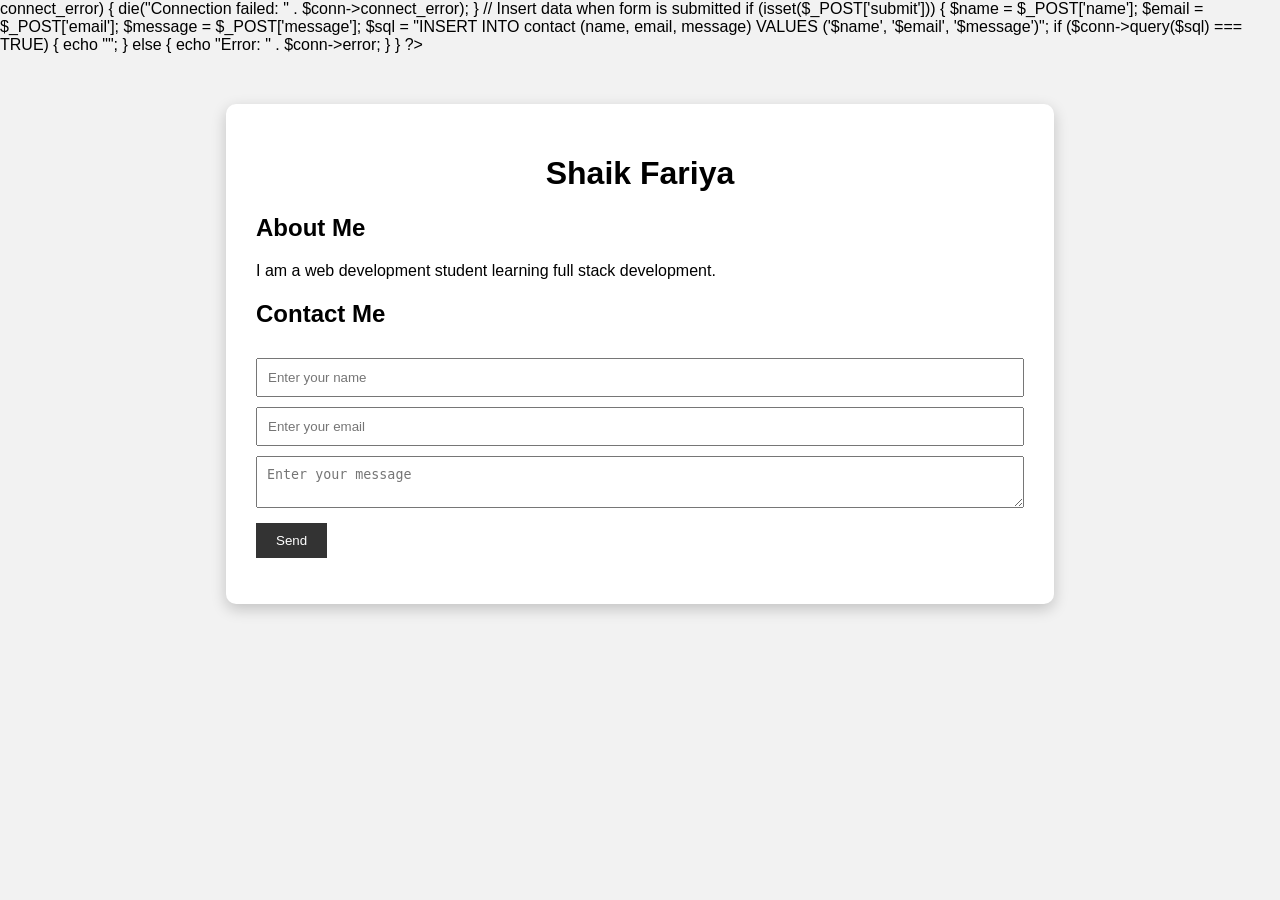
==== index.html @ 82ad76a9 "Rename index.php to index.html" ====
<?php
// Database connection
$conn = new mysqli("localhost", "root", "", "portfolio_db");

// Check connection
if ($conn->connect_error) {
    die("Connection failed: " . $conn->connect_error);
}

// Insert data when form is submitted
if (isset($_POST['submit'])) {

    $name = $_POST['name'];
    $email = $_POST['email'];
    $message = $_POST['message'];

    $sql = "INSERT INTO contact (name, email, message)
            VALUES ('$name', '$email', '$message')";

    if ($conn->query($sql) === TRUE) {
        echo "<script>alert('Message Sent Successfully!');</script>";
    } else {
        echo "Error: " . $conn->error;
    }
}
?>

<!DOCTYPE html>
<html>
<head>
    <title>My Portfolio</title>
    <style>
        body {
            font-family: Arial;
            background-color: #f2f2f2;
            margin: 0;
        }

        .container {
            width: 60%;
            margin: 50px auto;
            background: white;
            padding: 30px;
            border-radius: 10px;
            box-shadow: 0px 5px 15px rgba(0,0,0,0.2);
        }

        h1 {
            text-align: center;
        }

        input, textarea {
            width: 100%;
            padding: 10px;
            margin-top: 10px;
        }

        button {
            margin-top: 15px;
            padding: 10px 20px;
            background: #333;
            color: white;
            border: none;
            cursor: pointer;
        }

        button:hover {
            background: #555;
        }
    </style>
</head>

<body>

<div class="container">

    <h1>Shaik Fariya</h1>

    <h2>About Me</h2>
    <p>I am a web development student learning full stack development.</p>

    <h2>Contact Me</h2>

    <form method="POST">
        <input type="text" name="name" placeholder="Enter your name" required>
        <input type="email" name="email" placeholder="Enter your email" required>
        <textarea name="message" placeholder="Enter your message" required></textarea>
        <button type="submit" name="submit">Send</button>
    </form>

</div>

</body>
</html>
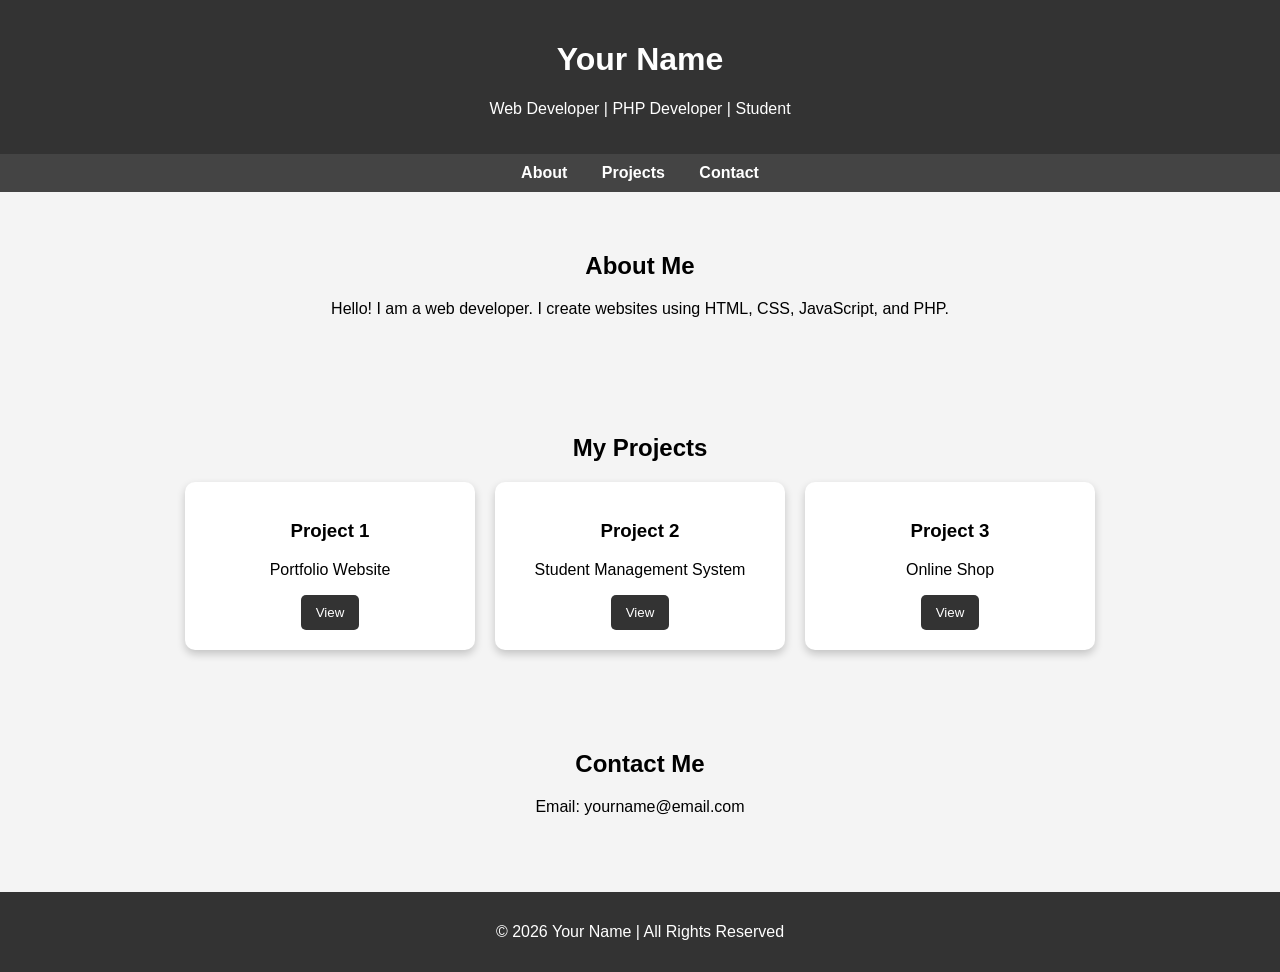
==== commit 9f25058e: "Update index.html" ====
--- a/index.html
+++ b/index.html
@@ -1,67 +1,76 @@
-<?php
-// Database connection
-$conn = new mysqli("localhost", "root", "", "portfolio_db");
+<!DOCTYPE html>
+<html lang="en">
+<head>
+    <meta charset="UTF-8">
+    <title>My Portfolio</title>
+    <meta name="viewport" content="width=device-width, initial-scale=1.0">
 
-// Check connection
-if ($conn->connect_error) {
-    die("Connection failed: " . $conn->connect_error);
-}
-
-// Insert data when form is submitted
-if (isset($_POST['submit'])) {
-
-    $name = $_POST['name'];
-    $email = $_POST['email'];
-    $message = $_POST['message'];
-
-    $sql = "INSERT INTO contact (name, email, message)
-            VALUES ('$name', '$email', '$message')";
-
-    if ($conn->query($sql) === TRUE) {
-        echo "<script>alert('Message Sent Successfully!');</script>";
-    } else {
-        echo "Error: " . $conn->error;
-    }
-}
-?>
-
-<!DOCTYPE html>
-<html>
-<head>
-    <title>My Portfolio</title>
     <style>
         body {
-            font-family: Arial;
-            background-color: #f2f2f2;
             margin: 0;
+            font-family: Arial, sans-serif;
+            background-color: #f4f4f4;
         }
 
-        .container {
-            width: 60%;
-            margin: 50px auto;
-            background: white;
-            padding: 30px;
-            border-radius: 10px;
-            box-shadow: 0px 5px 15px rgba(0,0,0,0.2);
-        }
-
-        h1 {
+        header {
+            background: #333;
+            color: white;
+            padding: 20px;
             text-align: center;
         }
 
-        input, textarea {
-            width: 100%;
+        nav {
+            background: #444;
+            text-align: center;
             padding: 10px;
-            margin-top: 10px;
+        }
+
+        nav a {
+            color: white;
+            text-decoration: none;
+            margin: 0 15px;
+            font-weight: bold;
+        }
+
+        nav a:hover {
+            color: yellow;
+        }
+
+        section {
+            padding: 40px;
+            text-align: center;
+        }
+
+        .projects {
+            display: flex;
+            justify-content: center;
+            flex-wrap: wrap;
+            gap: 20px;
+        }
+
+        .card {
+            background: white;
+            padding: 20px;
+            width: 250px;
+            box-shadow: 0 4px 8px rgba(0,0,0,0.2);
+            border-radius: 10px;
+        }
+
+        footer {
+            background: #333;
+            color: white;
+            text-align: center;
+            padding: 15px;
+            margin-top: 20px;
         }
 
         button {
-            margin-top: 15px;
-            padding: 10px 20px;
+            padding: 10px 15px;
+            border: none;
             background: #333;
             color: white;
-            border: none;
             cursor: pointer;
+            border-radius: 5px;
         }
 
         button:hover {
@@ -69,27 +78,58 @@
         }
     </style>
 </head>
-
 <body>
 
-<div class="container">
+<header>
+    <h1>Your Name</h1>
+    <p>Web Developer | PHP Developer | Student</p>
+</header>
 
-    <h1>Shaik Fariya</h1>
+<nav>
+    <a href="#about">About</a>
+    <a href="#projects">Projects</a>
+    <a href="#contact">Contact</a>
+</nav>
 
+<section id="about">
     <h2>About Me</h2>
-    <p>I am a web development student learning full stack development.</p>
+    <p>Hello! I am a web developer. I create websites using HTML, CSS, JavaScript, and PHP.</p>
+</section>
 
+<section id="projects">
+    <h2>My Projects</h2>
+
+    <div class="projects">
+        <div class="card">
+            <h3>Project 1</h3>
+            <p>Portfolio Website</p>
+            <button>View</button>
+        </div>
+
+        <div class="card">
+            <h3>Project 2</h3>
+            <p>Student Management System</p>
+            <button>View</button>
+        </div>
+
+        <div class="card">
+            <h3>Project 3</h3>
+            <p>Online Shop</p>
+            <button>View</button>
+        </div>
+    </div>
+</section>
+
+<section id="contact">
     <h2>Contact Me</h2>
+    <p>Email: yourname@email.com</p>
+</section>
 
-    <form method="POST">
-        <input type="text" name="name" placeholder="Enter your name" required>
-        <input type="email" name="email" placeholder="Enter your email" required>
-        <textarea name="message" placeholder="Enter your message" required></textarea>
-        <button type="submit" name="submit">Send</button>
-    </form>
-
-</div>
+<footer>
+    <p>© 2026 Your Name | All Rights Reserved</p>
+</footer>
 
 </body>
 </html>
 
+
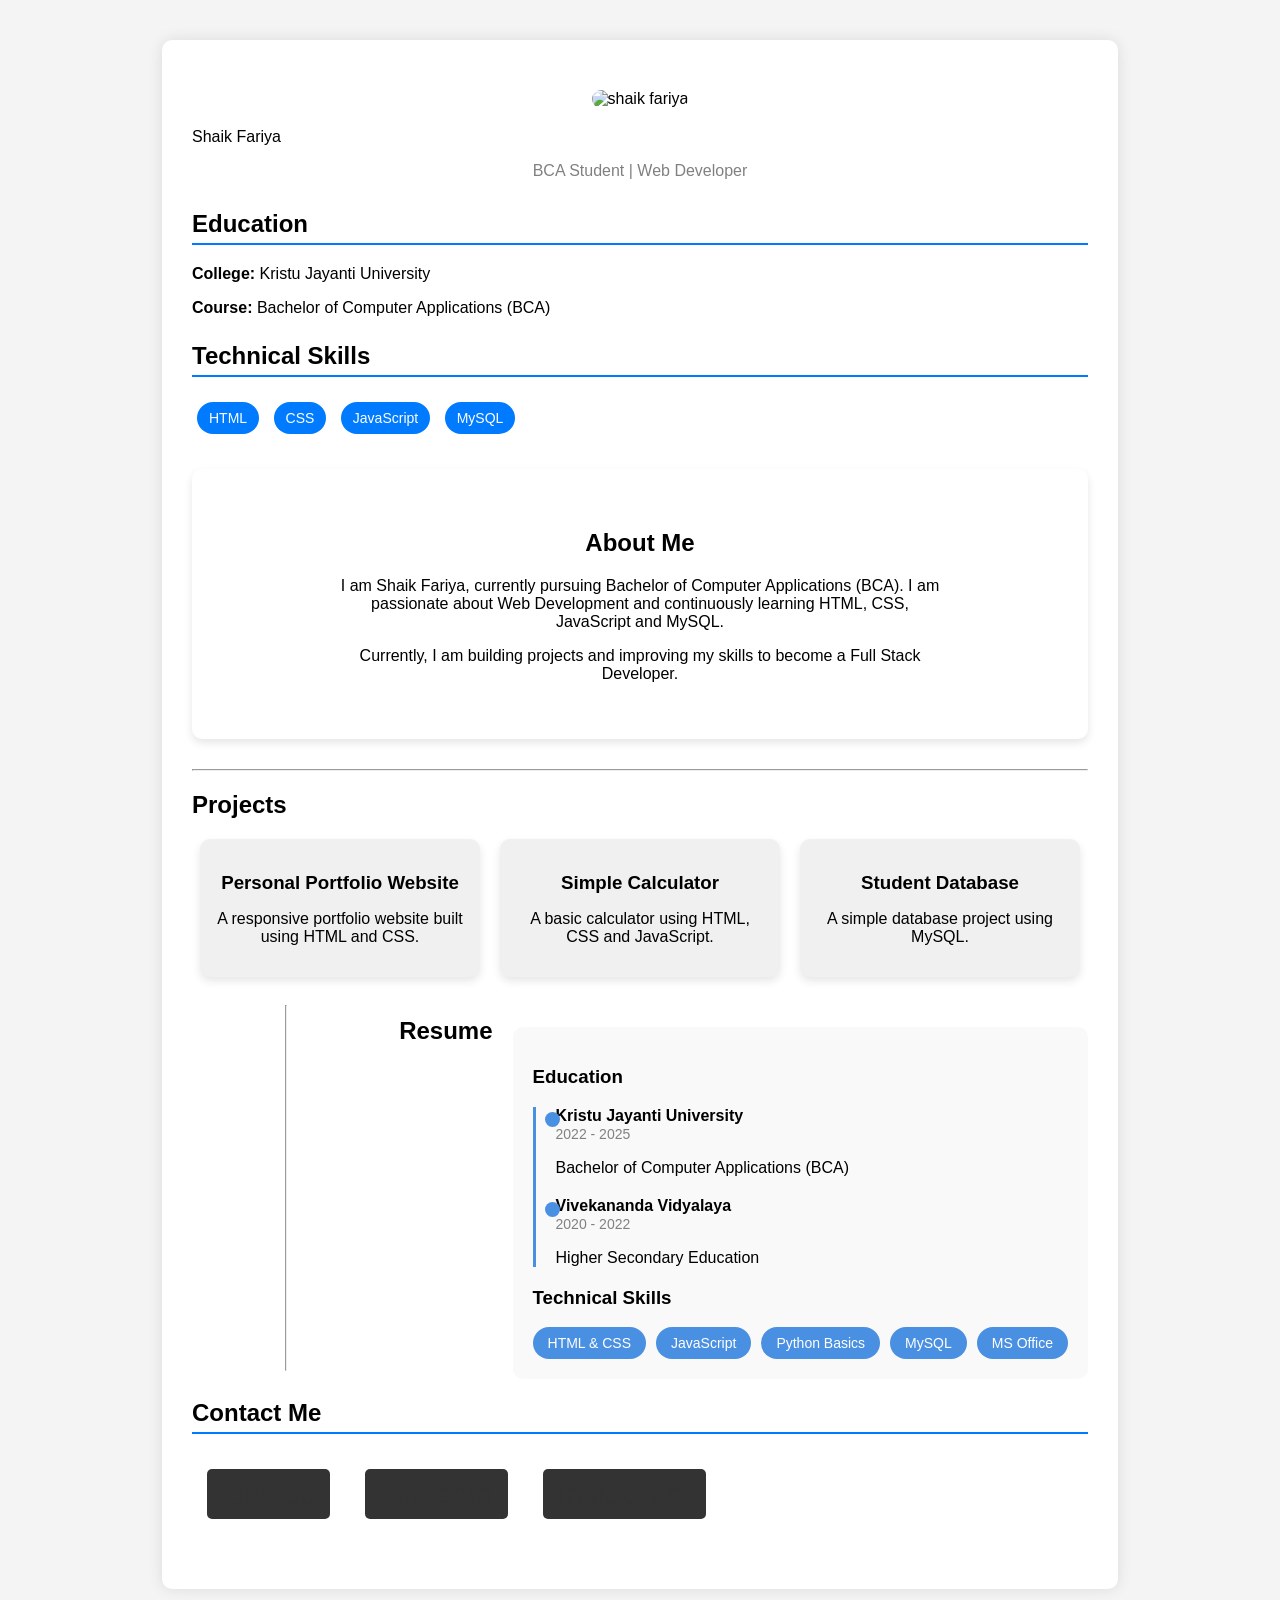
==== commit f16fc411: "Add files via upload" ====
--- a/index.html
+++ b/index.html
@@ -1,135 +1,137 @@
-<!DOCTYPE html>
-<html lang="en">
-<head>
-    <meta charset="UTF-8">
-    <title>My Portfolio</title>
-    <meta name="viewport" content="width=device-width, initial-scale=1.0">
-
-    <style>
-        body {
-            margin: 0;
-            font-family: Arial, sans-serif;
-            background-color: #f4f4f4;
-        }
-
-        header {
-            background: #333;
-            color: white;
-            padding: 20px;
-            text-align: center;
-        }
-
-        nav {
-            background: #444;
-            text-align: center;
-            padding: 10px;
-        }
-
-        nav a {
-            color: white;
-            text-decoration: none;
-            margin: 0 15px;
-            font-weight: bold;
-        }
-
-        nav a:hover {
-            color: yellow;
-        }
-
-        section {
-            padding: 40px;
-            text-align: center;
-        }
-
-        .projects {
-            display: flex;
-            justify-content: center;
-            flex-wrap: wrap;
-            gap: 20px;
-        }
-
-        .card {
-            background: white;
-            padding: 20px;
-            width: 250px;
-            box-shadow: 0 4px 8px rgba(0,0,0,0.2);
-            border-radius: 10px;
-        }
-
-        footer {
-            background: #333;
-            color: white;
-            text-align: center;
-            padding: 15px;
-            margin-top: 20px;
-        }
-
-        button {
-            padding: 10px 15px;
-            border: none;
-            background: #333;
-            color: white;
-            cursor: pointer;
-            border-radius: 5px;
-        }
-
-        button:hover {
-            background: #555;
-        }
-    </style>
-</head>
-<body>
-
-<header>
-    <h1>Your Name</h1>
-    <p>Web Developer | PHP Developer | Student</p>
-</header>
-
-<nav>
-    <a href="#about">About</a>
-    <a href="#projects">Projects</a>
-    <a href="#contact">Contact</a>
-</nav>
-
-<section id="about">
-    <h2>About Me</h2>
-    <p>Hello! I am a web developer. I create websites using HTML, CSS, JavaScript, and PHP.</p>
-</section>
-
-<section id="projects">
-    <h2>My Projects</h2>
-
-    <div class="projects">
-        <div class="card">
-            <h3>Project 1</h3>
-            <p>Portfolio Website</p>
-            <button>View</button>
-        </div>
-
-        <div class="card">
-            <h3>Project 2</h3>
-            <p>Student Management System</p>
-            <button>View</button>
-        </div>
-
-        <div class="card">
-            <h3>Project 3</h3>
-            <p>Online Shop</p>
-            <button>View</button>
-        </div>
-    </div>
-</section>
-
-<section id="contact">
-    <h2>Contact Me</h2>
-    <p>Email: yourname@email.com</p>
-</section>
-
-<footer>
-    <p>© 2026 Your Name | All Rights Reserved</p>
-</footer>
-
-</body>
-</html>
-
-
+<!DOCTYPE html>
+<html>
+<head>
+    <title>Shaik Fariya Portfolio</title>
+    <link rel="stylesheet" href="style.css">
+
+   <link rel="stylesheet" href="https://cdnjs.cloudflare.com/ajax/libs/font-awesome/6.5.1/css/all.min.css">
+
+
+
+</head>
+
+<body>
+
+<div class="container">
+    <div class="about-image">
+    <div class="top-photo">
+        <img src="images/photo.jpg" alt="shaik fariya">
+    </div
+    <h1 class="name">Shaik Fariya</h1>
+    <p class="role">BCA Student | Web Developer</p>
+
+    <!-- Education -->
+    <div class="card">
+        <h2>Education</h2>
+        <p><strong>College:</strong> Kristu Jayanti University</p>
+        <p><strong>Course:</strong> Bachelor of Computer Applications (BCA)</p>
+    </div>
+
+    <!-- Skills -->
+    <div class="card">
+        <h2>Technical Skills</h2>
+        <div class="skills">
+            <span>HTML</span>
+            <span>CSS</span>
+            <span>JavaScript</span>
+            <span>MySQL</span>
+        </div>
+    </div>
+<!-- About Me Section -->
+<div class="about-section">
+
+   
+
+    <div class="about-text">
+        <h2>About Me</h2>
+        <p>
+            I am Shaik Fariya, currently pursuing Bachelor of Computer Applications (BCA).
+            I am passionate about Web Development and continuously learning
+            HTML, CSS, JavaScript and MySQL.
+        </p>
+
+        <p>
+            Currently, I am building projects and improving my skills to become
+            a Full Stack Developer.
+        </p>
+    </div>
+
+</div>
+
+<hr>
+
+<h2>Projects</h2>
+
+<div class="projects">
+
+    <div class="project-card">
+        <h3>Personal Portfolio Website</h3>
+        <p>A responsive portfolio website built using HTML and CSS.</p>
+    </div>
+
+    <div class="project-card">
+        <h3>Simple Calculator</h3>
+        <p>A basic calculator using HTML, CSS and JavaScript.</p>
+    </div>
+
+    <div class="project-card">
+        <h3>Student Database</h3>
+        <p>A simple database project using MySQL.</p>
+    </div>
+ <hr>
+
+<h2>Resume</h2>
+
+<div class="resume-section">
+
+    <!-- Education -->
+    <h3>Education</h3>
+
+    <div class="timeline">
+
+        <div class="timeline-item">
+            <h4>Kristu Jayanti University</h4>
+            <span>2022 - 2025</span>
+            <p>Bachelor of Computer Applications (BCA)</p>
+        </div>
+
+        <div class="timeline-item">
+            <h4>Vivekananda Vidyalaya</h4>
+            <span>2020 - 2022</span>
+            <p>Higher Secondary Education</p>
+        </div>
+
+    </div>
+
+    <!-- Technical Skills -->
+    <h3>Technical Skills</h3>
+
+    <div class="resume-skills">
+        <span>HTML & CSS</span>
+        <span>JavaScript</span>
+        <span>Python Basics</span>
+        <span>MySQL</span>
+        <span>MS Office</span>
+    </div>
+
+</div>
+
+
+</div>
+
+
+    <!-- Contact Section -->
+    <div class="card">
+        <h2>Contact Me</h2>
+
+        <div class="social">
+            <a href="https://github.com/25bcaa60" target="_blank">GitHub</a>
+            <a href="https://linkedin.com/in/shaik fariya" target="_blank">LinkedIn</a>
+            <a href="https://instagram.com/shaik_._fariya" target="_blank">Instagram</a>
+        </div>
+    </div>
+
+</div>
+
+</body>
+</html>
--- a/style.css
+++ b/style.css
@@ -0,0 +1,192 @@
+body {
+    background: #f4f4f4;
+    font-family: Arial, sans-serif;
+    margin: 0;
+    padding: 0;
+}
+
+.container {
+    width: 70%;
+    margin: 40px auto;
+    background: white;
+    padding: 30px;
+    border-radius: 10px;
+    box-shadow: 0px 0px 15px rgba(0,0,0,0.1);
+}
+
+.name {
+    text-align: center;
+    margin-bottom: 5px;
+}
+
+.role {
+    text-align: center;
+    color: gray;
+    margin-bottom: 30px;
+}
+
+.card {
+    margin-bottom: 25px;
+}
+
+.card h2 {
+    border-bottom: 2px solid #007bff;
+    padding-bottom: 5px;
+}
+
+.skills span {
+    display: inline-block;
+    background: #007bff;
+    color: white;
+    padding: 8px 12px;
+    margin: 5px;
+    border-radius: 20px;
+    font-size: 14px;
+}
+
+.social a {
+    display: inline-block;
+    margin: 10px 15px 0 0;
+    text-decoration: none;
+    background: #333;
+    color: white;
+    padding: 8px 15px;
+    border-radius: 5px;
+}
+
+.social a:hover {
+    background: #007bff;
+}
+.social a {
+    margin: 15px;
+    font-size: 30px;
+    color: #333;
+    text-decoration: none;
+}
+
+.social a:hover {
+    color: #0077b5;   /* LinkedIn blue */
+}
+
+.about-section {
+    background: white;
+    padding: 40px;
+    margin: 30px 0;
+    border-radius: 10px;
+    box-shadow: 0 4px 8px rgba(0,0,0,0.1);
+    text-align: center;
+}
+
+.about-image img {
+    width: 200px;
+    border-radius: 50%;
+    margin-bottom: 20px;
+}
+
+.about-text {
+    max-width: 600px;
+    margin: auto;
+}
+.about-section {
+    background: white;
+    padding: 40px;
+    margin: 30px 0;
+    border-radius: 10px;
+    box-shadow: 0 4px 8px rgba(0,0,0,0.1);
+    text-align: center;
+}
+
+.about-image img {
+    width: 200px;
+    border-radius: 50%;
+    margin-bottom: 20px;
+}
+
+.about-text {
+    max-width: 600px;
+    margin: auto;
+}
+.top-photo {
+    text-align: center;
+    margin-top: 20px;
+}
+
+.top-photo img {
+    width: 290px;
+    height: 350px;
+    object-fit: cover;
+    border-radius: 10px;
+}
+.projects {
+    display: flex;
+    justify-content: center;
+    gap: 20px;
+    flex-wrap: wrap;
+    margin-top: 20px;
+}
+
+.project-card {
+    width: 250px;
+    padding: 15px;
+    background-color: #f0f0f0;
+    border-radius: 10px;
+    text-align: center;
+    box-shadow: 0 4px 8px rgba(0,0,0,0.1);
+}
+
+.project-card h3 {
+    margin-bottom: 10px;
+}
+.resume-section {
+    margin-top: 30px;
+    padding: 20px;
+    background-color: #f9f9f9;
+    border-radius: 10px;
+}
+
+/* Timeline Line */
+.timeline {
+    border-left: 3px solid #4a90e2;
+    padding-left: 20px;
+    margin-bottom: 20px;
+}
+
+.timeline-item {
+    margin-bottom: 20px;
+    position: relative;
+}
+
+.timeline-item::before {
+    content: "";
+    position: absolute;
+    left: -11px;
+    top: 5px;
+    width: 15px;
+    height: 15px;
+    background-color: #4a90e2;
+    border-radius: 50%;
+}
+
+.timeline-item h4 {
+    margin: 0;
+}
+
+.timeline-item span {
+    font-size: 14px;
+    color: gray;
+}
+
+/* Skills Style */
+.resume-skills {
+    display: flex;
+    flex-wrap: wrap;
+    gap: 10px;
+}
+
+.resume-skills span {
+    background-color: #4a90e2;
+    color: white;
+    padding: 8px 15px;
+    border-radius: 20px;
+    font-size: 14px;
+}
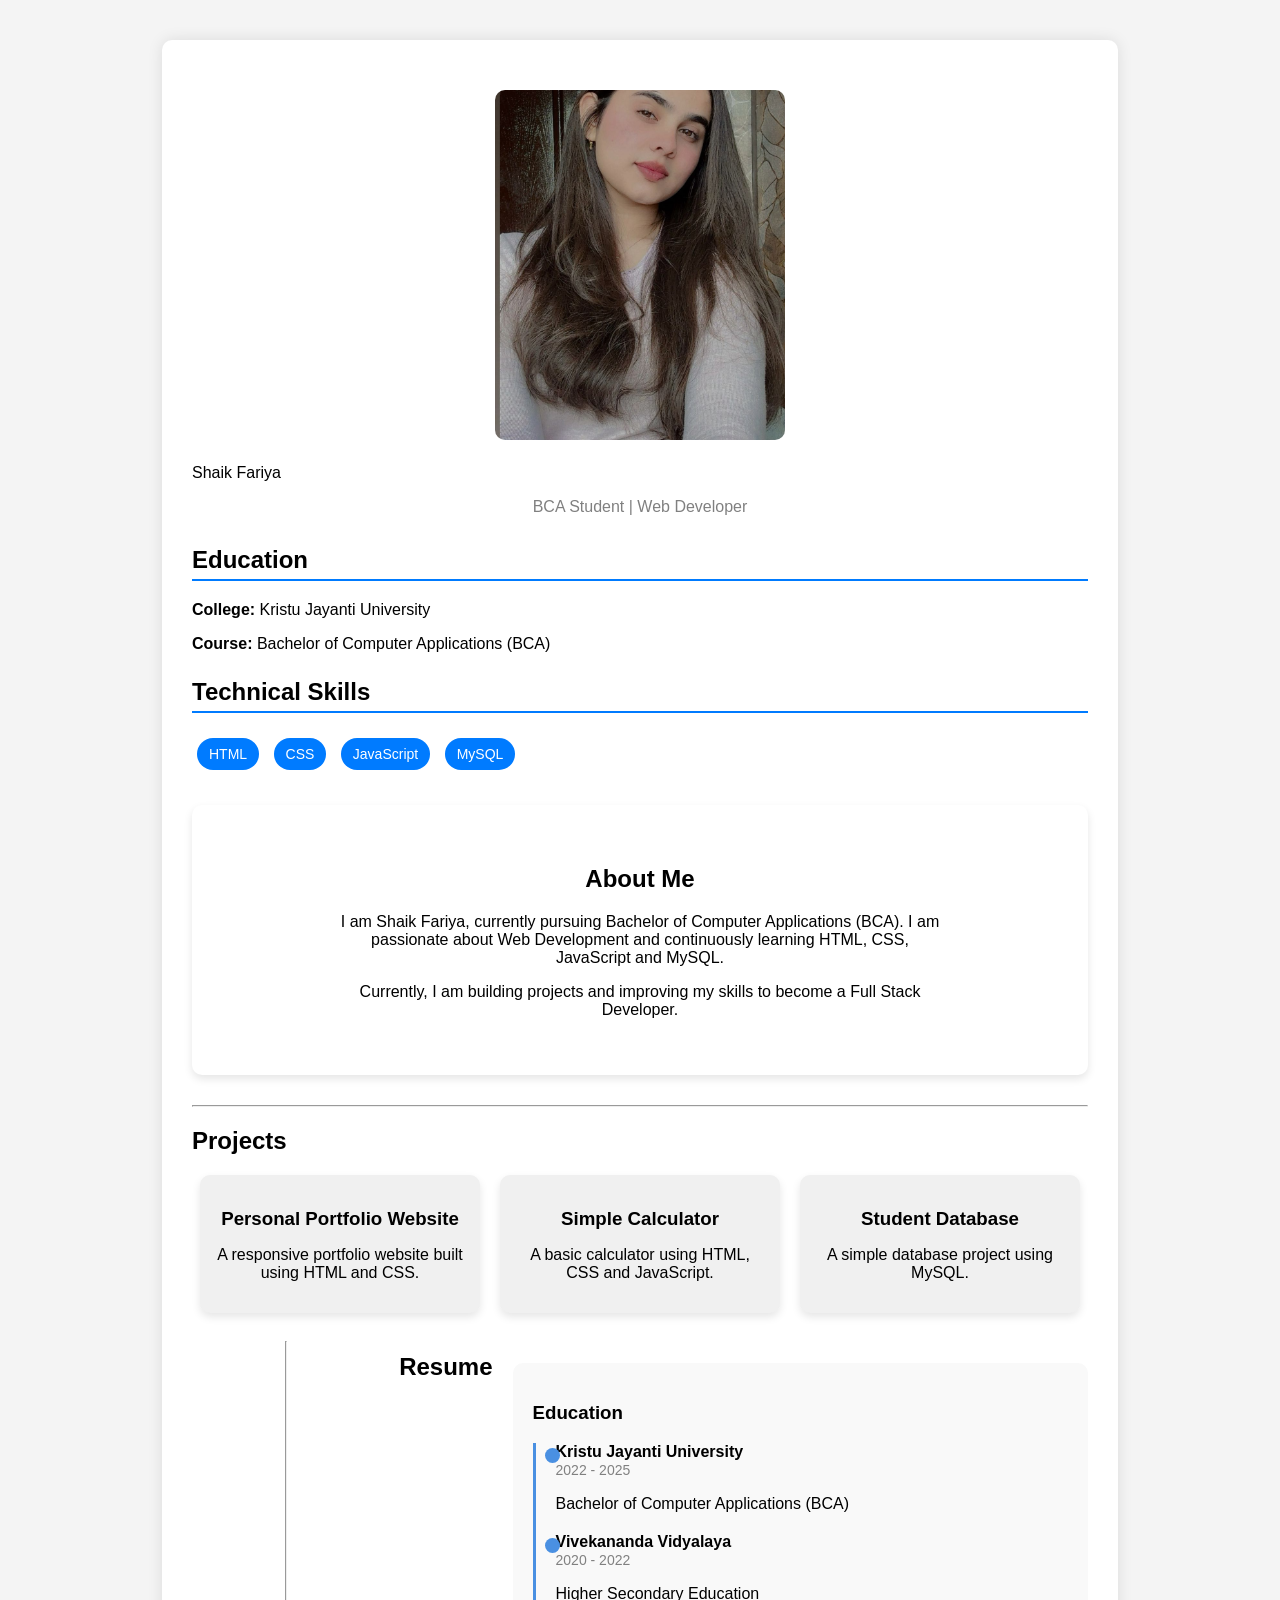
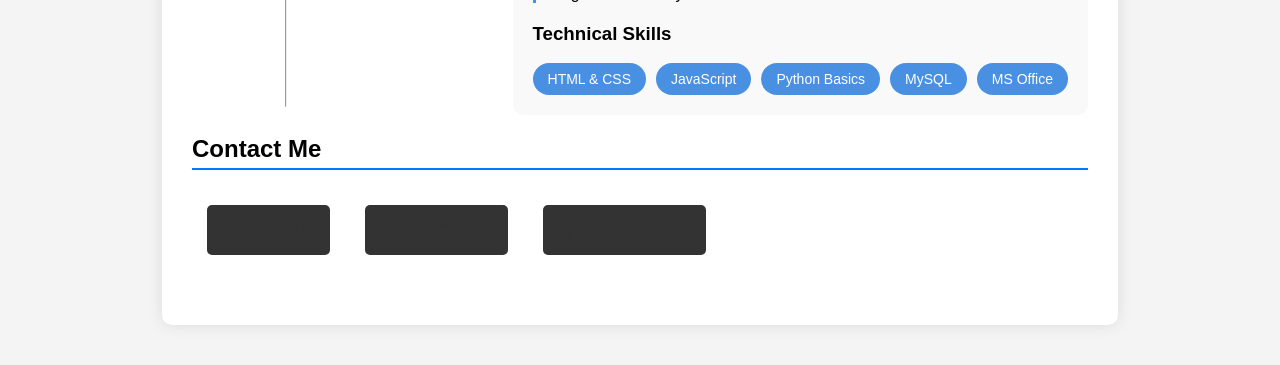
==== commit dad495a2: "Update index.html" ====
--- a/index.html
+++ b/index.html
@@ -15,7 +15,7 @@
 <div class="container">
     <div class="about-image">
     <div class="top-photo">
-        <img src="images/photo.jpg" alt="shaik fariya">
+        <img src="photo.jpg" alt="shaik fariya">
     </div
     <h1 class="name">Shaik Fariya</h1>
     <p class="role">BCA Student | Web Developer</p>
@@ -135,3 +135,4 @@
 
 </body>
 </html>
+
